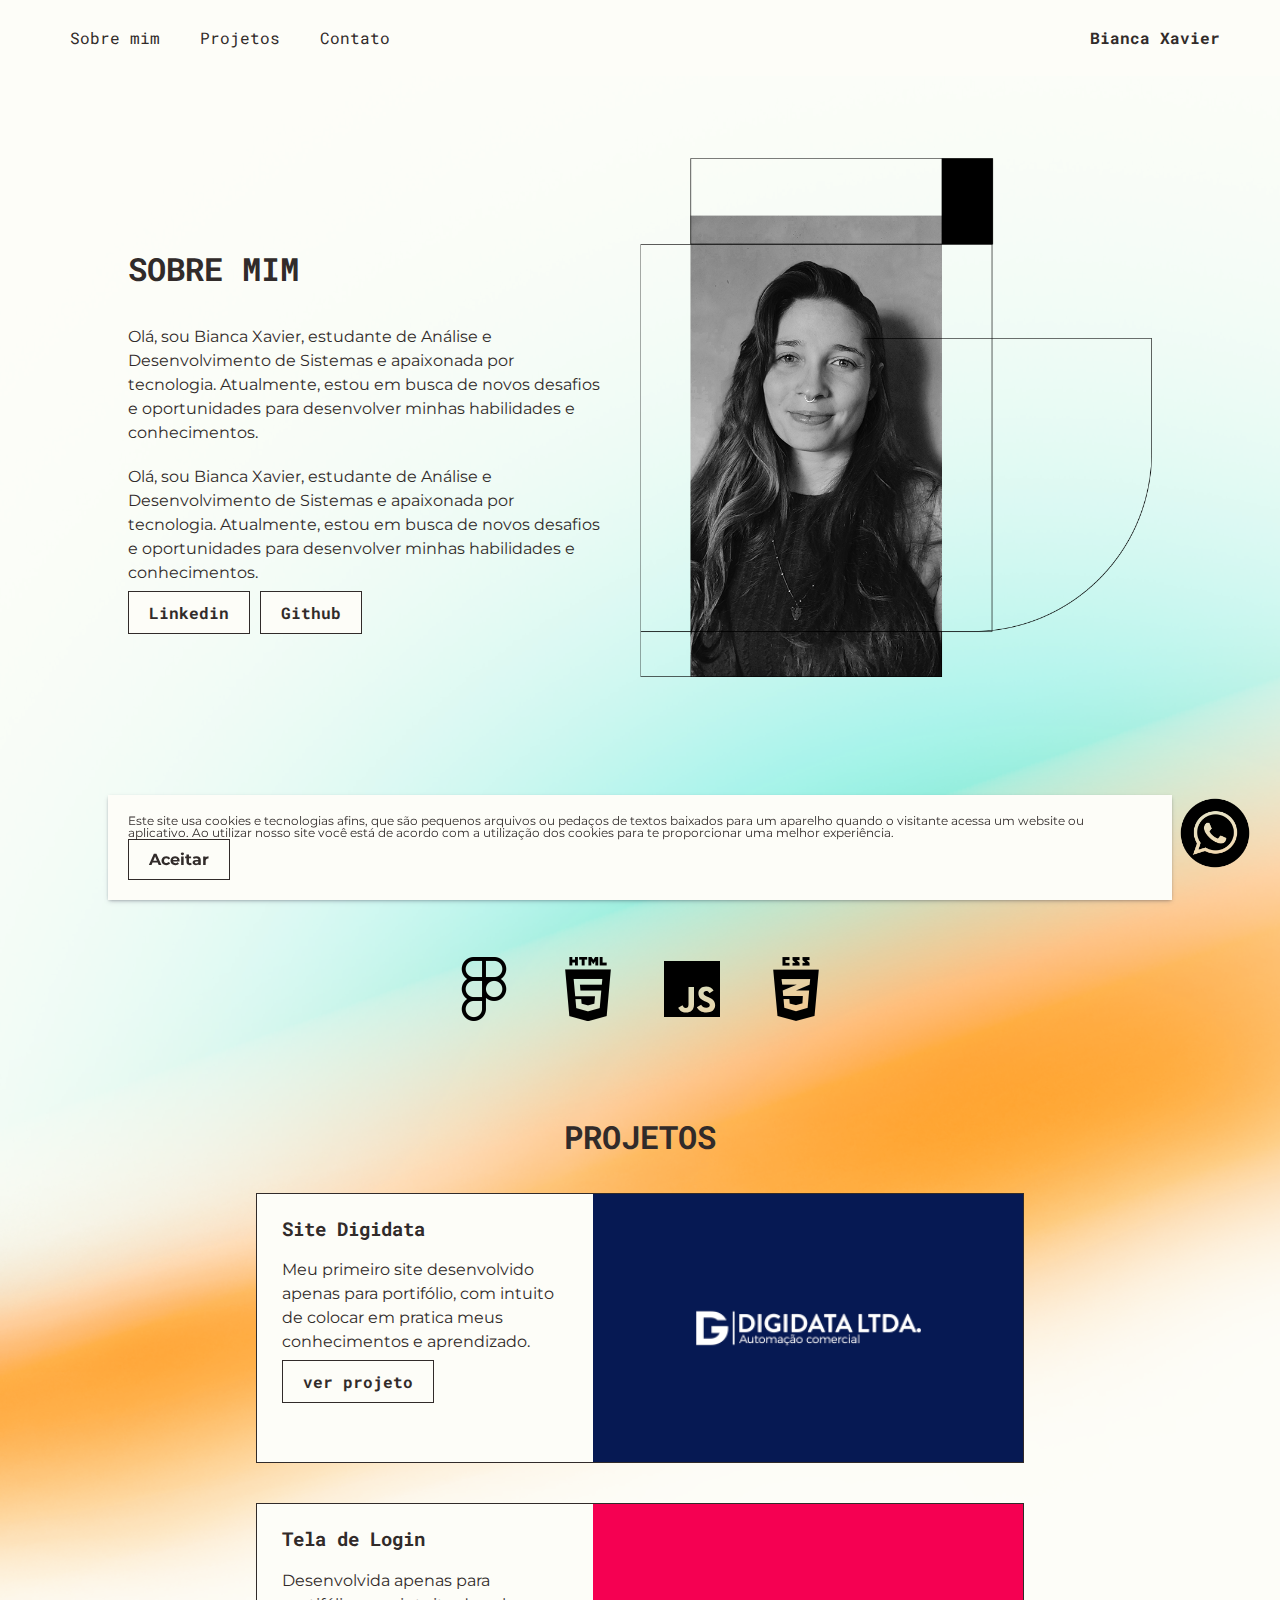
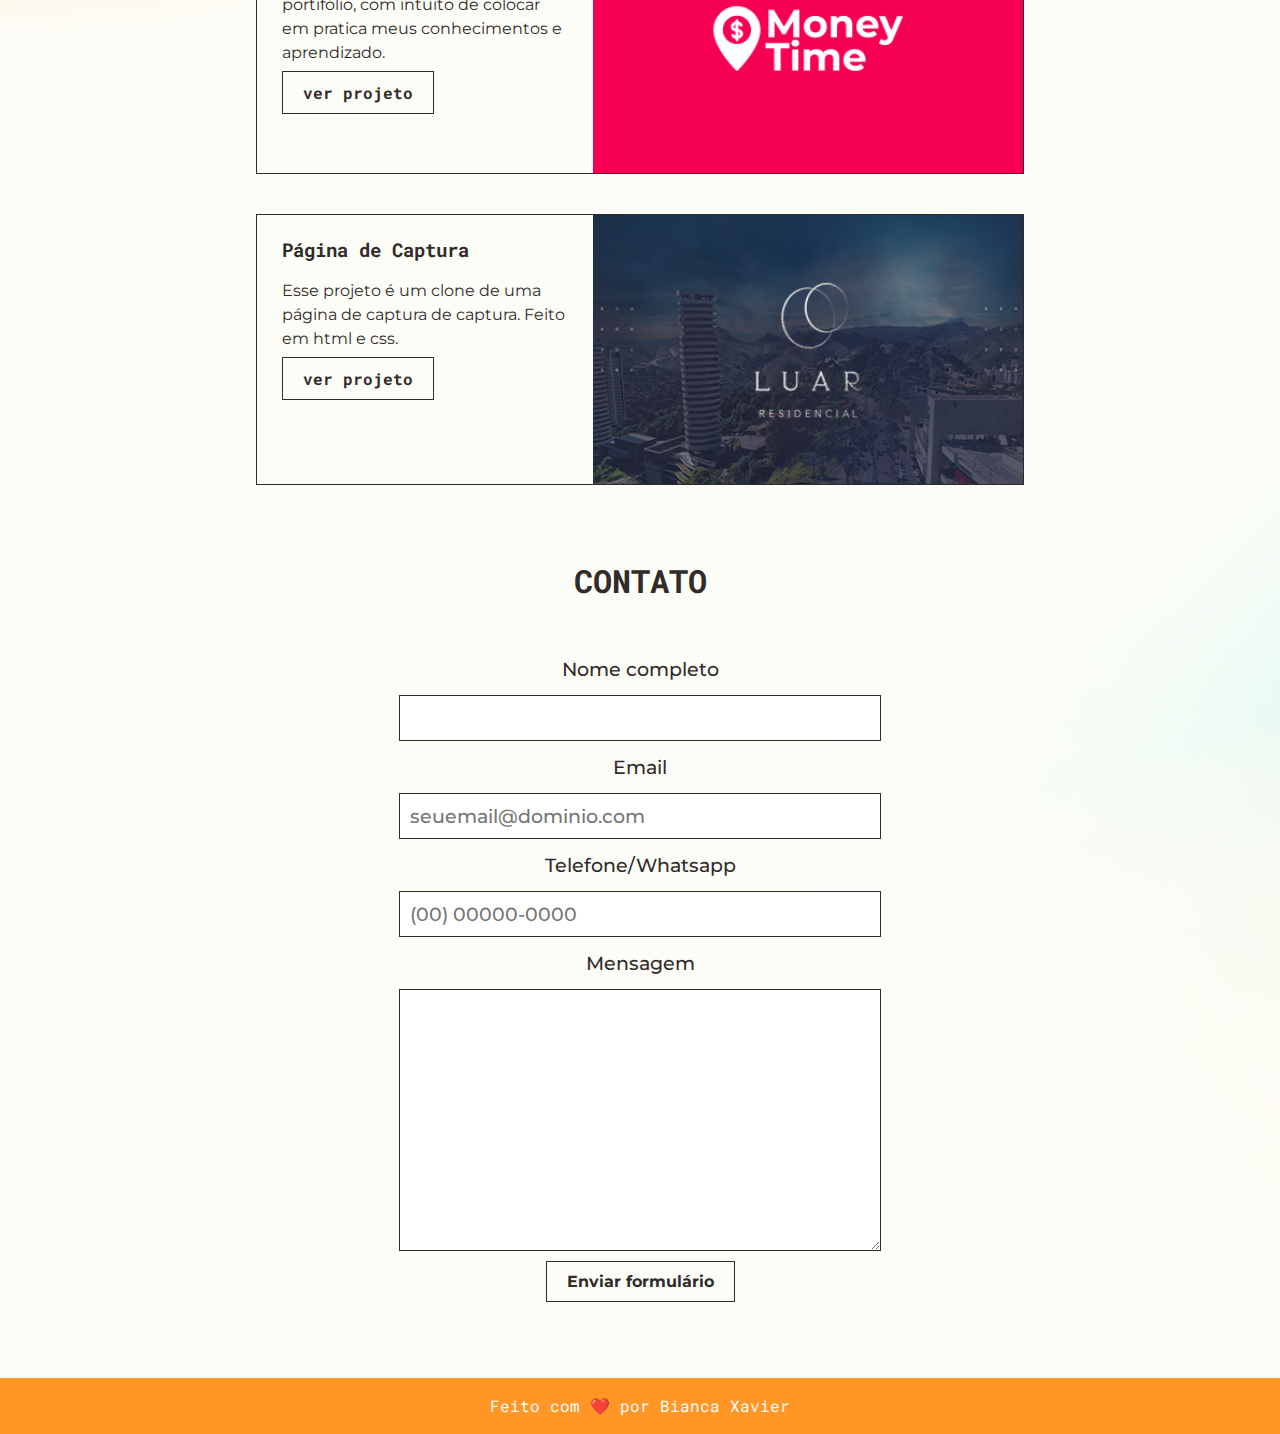
==== index.html @ dea8bc3b "Update index.html" ====
<!DOCTYPE html>
<html lang="pt-br">
<head>
    <meta charset="UTF-8">
    <meta name="viewport" content="width=device-width, initial-scale=1.0">
    <link rel="stylesheet" href="reset.css">
    <link rel="stylesheet" href="styles.css">
    <link rel="icon" href="img/Icone.jpg">
    <title>Bianca Xavier | Portifólio</title>
</head>
<body class="body">
  <header class="cabecalho">
    <nav id="nav">
      <button aria-label="Abrir Menu" id="btn-mobile" aria-haspopup="true" aria-controls="menu" aria-expanded="false">
        <span id="hamburger"></span>
      </button >
      <ul id="menu" role="menu" >
        <li><a href="#home" class="menu__opcoes-item menu-item">Sobre mim</a></li>
        <li><a href="#projetos" class="menu__opcoes-item menu-item">Projetos</a></li>
        <li><a href="#contato" class="menu__opcoes-item menu-item">Contato</a></li>
      </ul>
    </nav>
    <div> 
      <h1 class="cabecalho-logo">Bianca Xavier</h1>
    </div>
  </header>
  <main>
    <section class="home" id="home">
      <div class="home-conteudo">
        <h2 class="home-titulo">Sobre mim</h2>
        <p class="home-texto">Olá, sou Bianca Xavier, estudante de Análise e Desenvolvimento de Sistemas e apaixonada por tecnologia. Atualmente, estou em busca de novos desafios e oportunidades para desenvolver minhas habilidades e conhecimentos.</p>
        <p class="home-texto">Olá, sou Bianca Xavier, estudante de Análise e Desenvolvimento de Sistemas e apaixonada por tecnologia. Atualmente, estou em busca de novos desafios e oportunidades para desenvolver minhas habilidades e conhecimentos.</p>
        <div class="home-conjunto-botao">
          <a href="https://www.linkedin.com/in/biancax/" class="home-botao">Linkedin</a>
          <a href="https://https://github.com/BiancaXP" class="home-botao">Github</a>
          <div class="whatsapp">
            <a href="https://api.whatsapp.com/send?phone=5531993925255&text=Ol%C3%A1%2C%20gostaria%20de%20falar%20com%20voc%C3%AA" target="_blank" class="whatsapp-botao">
              <img src="img/whatsapp.png" alt="Whatsapp" class="Whatsapp-imagem">
            </a>
          </div>
        </div>
      </div>
      <img src="img/Foto_Home.png" alt="Foto de Bianca" class="home-foto">
    </section>
    <section class="habilidades">
      <h1 class="habilidades-titulo">Habilidades</h1>
      <div class="habilidades-icones">
        <img class="habilidades-tec" src="./img/logo figma.png" alt="">
        <img class="habilidades-tec" src="./img/logo html.png" alt="">
        <img class="habilidades-tec" src="./img/logo javascript.svg" alt="">
        <img class="habilidades-tec" src="./img/logo css.webp" alt="">
      </div>
    </section>
    <section class="projetos" id="projetos">
      <h1 class="projetos-titulo">Projetos</h1>
      <div class="projetos-container" id="produto">
        <div class="projetos-card">
          <div class="projeto-conteudo">
            <h3 class="projetos-card-titulo">Site Digidata</h3>
            <p class="projetos-card-descricao">Meu primeiro site desenvolvido apenas para portifólio, com intuito de colocar em pratica meus conhecimentos e aprendizado.</p>
            <a href="https://biancaxp.github.io/Site-Digidata/" class="projetos-card-botao">ver projeto</a>
          </div>
          <img src="img/card-digidata.png" alt="Imagem do logo Digidata" class="projetos-card-imagem">
        </div>
        <div class="projetos-card">
          <div class="projeto-conteudo">
            <h3 class="projetos-card-titulo">Tela de Login</h3>
            <p class="projetos-card-descricao">Desenvolvida apenas para portifólio, com intuito de colocar em pratica meus conhecimentos e aprendizado.</p>
            <a href="https://biancaxp.github.io/Tela-login-Money-Time/" class="projetos-card-botao">ver projeto</a>
          </div>
          <img src="img/card-money.png" alt="Imagem do logo Money Time" class="projetos-card-imagem">
        </div>
        <div class="projetos-card">
          <div class="projeto-conteudo">
            <h3 class="projetos-card-titulo">Página de Captura</h3>
            <p class="projetos-card-descricao">Esse projeto é um clone de uma página de captura de captura. Feito em html e css. </p>
            <a href="https://biancaxp.github.io/PaginaCaptura_Luar/" class="projetos-card-botao">ver projeto</a>
          </div>
          <img src="img/card-luar.png" alt="Imagem do logo Luar" class="projetos-card-imagem">
        </div>
    <section class="contato" id="contato">
      <h1 class="contato-titulo">Contato</h1>
      <form action="https://api.staticforms.xyz/submit" method="post" class="contato-form">
        <label for="nomesobrenome" class="contato-label">Nome completo</label>
        <input type="text" id="nomesobrenome" name="name" class="contato-input" required>
    
        <label for="email" class="contato-label">Email</label>
        <input type="email" id="email" name="email" class="contato-input" required placeholder="seuemail@dominio.com">
    
        <label for="telefone" class="contato_label">Telefone/Whatsapp</label>
        <input type="tel" id="telefone" name="phone" class="contato-input" required placeholder="(00) 00000-0000">
    
        <label for="mensagem" class="contato-label">Mensagem</label>
        <textarea cols="70" rows="10" id="mensagem" name="message" class="contato-input" required></textarea>
    
        <input type="submit" value="Enviar formulário" class="contato-botao">
    
        <input type="hidden" name="accessKey" value="7c0cddd1-eac4-46d8-8cb7-fb3af6f575fa">
        <input type="hidden" name="redirectTo" value="https://github.com/BiancaXP/Portifolio/blob/7024b33e015a6e354be8d65558c6e04f25d1aa28/styles.css">
    </form>
    </section>
    <section class="cookies-msg" id="cookies-msg">
      <P class="cookies-texto">Este site usa cookies e tecnologias afins, que são pequenos arquivos ou pedaços de textos baixados para um aparelho quando o visitante acessa um website ou aplicativo. Ao utilizar nosso site você está de acordo com a utilização dos cookies para te proporcionar uma melhor experiência.</P>
      <div>
        <button onclick="aceito()" class="cookies-botao">Aceitar</button>
      </div>
    </section>
  </main>
  <footer class="rodape">
    <p class="rodape-texto">Feito com ❤️ por Bianca Xavier</p>
  </footer>

  <script src="script.js"></script>  
  <script src="cookies.js"></script>    
</body>
</html>
---- styles.css ----
@import url('https://fonts.googleapis.com/css2?family=Montserrat:ital,wght@0,100..900;1,100..900&family=Roboto+Mono:ital,wght@0,100..700;1,100..700&display=swap');

:root {
    font-family: "Montserrat", sans-serif;
    font-family: "Roboto Mono", monospace;
    --cor-principal: #312b2a;
    --cor-secundaria: #a3f0e8;
    --cor-bg: #fdfdf8;
    --cor-apoio: #ff9625;
    --fonte-titulo: "Roboto Mono", monospace;
    --fonte-corpo: "Montserrat", sans-serif;
}
header {
    position: fixed;
    top: 0%;
    width: 100%;
    z-index: 1000;
}
.body {
    font-family: var(--fonte-titulo);
    background-color: var(--cor-bg);
    background-image: url('img/BG.png');
    background-repeat: no-repeat;
    background-size: cover;
}

.cabecalho {
    display: flex;
    justify-items: center;
    justify-content: space-between;
    font-weight: 400;
    background-color: var(--cor-bg);
    color: var(--cor-principal);
    font-size: 1rem;
    padding: 20px 50px;
    box-sizing: border-box;
}

#menu {
    display: flex;
}

#nav {
    display: flex;
    align-items: center;
    width: 60%;
}

.cabecalho__menu {
    display: none;
}

.menu-icon {
    display: none;
}

.cabecalho-logo  {
    font-family: var(--fonte-titulo);
    font-size: 1rem;
    font-weight: 700;
    padding: 10px;
}

.menu-item {
    padding: 20px;
    color: var(--cor-terciaria);
}

.menu-item:hover {
    color: var(--cor-apoio);
    text-decoration: underline;
    padding: 20px 10px;
}

.home {
    display: flex;
    align-items: center;
    box-sizing: border-box;
    width: 100%;
    padding: 10% ;
    margin-top: 30px;
}

.home-titulo, .habilidades-titulo, .projetos-titulo, .contato-titulo, .obrigado-titulo {
    font-family: var(--fonte-titulo);
    font-size: 2rem;
    font-weight: 700;
    color: var(--cor-principal);
    text-transform: uppercase;
    margin: 40px 0;
    display: block;
}

.home-texto, .projetos-card-descricao, .contato-form, .obrigado-texto {
    font-family: var(--fonte-corpo);
    font-size: 1rem;
    font-weight: 400;
    color: var(--cor-principal);
    line-height: 1.5;
  
    margin-bottom: 20px;
}

.home-foto {
  width: 50%;
  margin-left: 40px;
}

.home-botao, .projetos-card-botao, .contato-botao, .obrigado-botao, .cookies-botao {
  font-size: 1rem;
  font-weight: 700;
  color: var(--cor-principal);
  border: #312b2a solid 1px;
  background-color: var(--cor-bg);
  padding: 10px 20px;
  cursor: pointer;
}

.home-botao:hover, .projetos-card-botao:hover, .contato-botao:hover, .obrigado-botao:hover, .cookies-botao:hover {
  background-color: var(--cor-principal);
  color: var(--cor-bg);
  transition: 1s;
}


.whatsapp-botao {
  position: fixed;
  bottom: 30px;
  right: 30px;
  width: 70px;
  z-index: 9999;
}

.habilidades, .projetos {
    display: flex;
    flex-direction: column;
    align-items: center;
    width: 100%;
    box-sizing: border-box;
}

.habilidades-icones {
    display: flex;
    justify-content: center;
    align-items: center;
    width: 100%;
    margin-top: 20px;
    margin-bottom: 40px;
}

.habilidades-tec {
  width: 5%;
  padding: 20px;
}

.projetos-container {
    display: flex;
    flex-direction: column;
    align-items: center;
    flex-wrap: wrap;
    justify-content: space-between;
    width: 60%;
}

.projetos-card{
  display: flex;
  background-color: var(--cor-bg);
  border: #312b2a solid 1px;
  margin-bottom: 40px;
}

.projetos-card-titulo{
  font-family: var(--fonte-titulo);
  font-size: 1.2rem;
  font-weight: 700;
  color: var(--cor-principal);
  margin-bottom: 20px;
}

.projeto-conteudo {
  width: 73%;
  padding: 25px;
  box-sizing: border-box;
}

.projetos-card-imagem {
  width: 100%;
  object-fit: cover;
}

.contato {
  display: flex;
  flex-direction: column;
  align-items: center;
  width: 100%;
  box-sizing: border-box;
}
.contato-form {
  display: flex;
  flex-direction: column;
  align-items: center;
  font-size: 1.2rem;
  font-weight: 500;
  line-height: 2rem;
  padding: 1rem 0;
  color: var(--cor-principal);
  text-align: start;
}

.contato-input {
  width: 60%;
  padding: 10px;
  margin: 10px;
  border: #312b2a solid 1px;
}

.rodape {
  display: flex;
  flex-direction: column;
  justify-content: center;
  align-items: center;
  background-color: var(--cor-apoio);
  color: var(--cor-bg);
  font-size: 1rem;
  margin-top: 40px;
  padding: 20px;
}

.cookies-msg {
  display: flex;
  flex-direction: row;
  justify-content: center;
  align-items: center;
  font-family: var(--fonte-corpo);
  background-color: var(--cor-bg);
  color: var(--cor-principal);
  font-size: 12px;
  padding: 20px;
  position: fixed;
  bottom: 0;
  box-shadow: rgba(50, 50, 93, 0.25) 0px 2px 5px -1px, rgba(0, 0, 0, 0.3) 0px 1px 3px -1px;
  width: 80%;
  display: none;
}

.cookies-msg.mostrar {
  display: block;
}

.cookies-texto {
  margin-right: 30px; 
}

.obrigado {
  display: flex;
  flex-direction: column;
  align-items: center;
  text-align: center;
  padding: 80px 0;
  width: 100%;
}

.obrigado-texto {
  font-family: var(--fonte-corpo);
  font-size: 1rem;
  font-weight: 400;
  color: var(--cor-principal);
}

@media (max-width: 700px) {
  .cabecalho{
    padding: 10px ;
    background-color: var(--cor-apoio);
  }

  #menu {
    display: block;
    position: absolute;
    width: 100%;
    top: 50px;
    right: 0px;
    background: var(--cor-principal);
    transition: 0.6s;
    z-index: 1000;
    height: 0px;
    visibility: hidden;
    overflow-y: hidden;
    color: var(--cor-bg);
    padding: 20px 10px;
    margin: 0,5rem;
  }
  #nav.active #menu {
    height: calc(50vh - 70px);
    visibility: visible;
    overflow-y: auto;
  }

  .menu-item {
    display: block;
    font-weight: 300;
    padding: 10px;
    margin: 0 0 0 20px;
  }

  #btn-mobile {
    display: flex;
    padding: 0.5rem 0.5rem;
    font-size: 1rem;
    border: none;
    background: none;
    cursor: pointer;
    gap: 0.5rem;
  }
  #hamburger {
    border-top: 2px solid;
    width: 20px;
  }
  #hamburger::after,
  #hamburger::before {
    content: '';
    display: block;
    width: 20px;
    height: 2px;
    background: currentColor;
    margin-top: 5px;
    transition: 0.3s;
    position: relative;
  }
  #nav.active #hamburger {
    border-top-color: transparent;
  }
  #nav.active #hamburger::before {
    transform: rotate(135deg);
  }
  #nav.active #hamburger::after {
    transform: rotate(-135deg);
    top: -7px;
  }
}
@media (max-width: 600px) {

    .home {
      display: flex;
      justify-content: center;
      flex-direction: column-reverse;
      padding: 5%;
    }  

    .home-conteudo {
      display: flex;
      flex-direction: column;
      justify-items: center;
      align-items: center;
      }

    .home-foto {
      width: 400px;
      margin-bottom: 40px;
    }
    .home-texto {
      width: 100%;
      padding: 0 12px;
      margin-bottom: 40px;
      box-sizing: border-box;
      }
    
    .home-conjunto-botao {
      display: flex;
      width: 100%;
    }

    .home-botao {
      align-self: start;
      text-align: center;
      margin: 10px;
      width: 70px;
    }

    .habilidades-tec {
      width: 15%;
      padding: 0 10px;
    }

    .whatsapp-botao {
      position: static;
      width: 50px;
      margin-left: 10px;
    }
    
    .projetos {
      margin-top: 40px;
    }

    .projetos-card, .contato-input  {
      width: 90%;
      box-sizing: border-box;
    }

    .projetos-card{
      display: flex;
      flex-direction: column;
      align-items: center;

    }

    .projeto-conteudo {
      text-align: center;
      width: 100%;
  
    }

    .projetos-card-botao {
      padding: 5px 10px;
    }

    .projetos-card-imagem {
      width: 100%;
    }
};
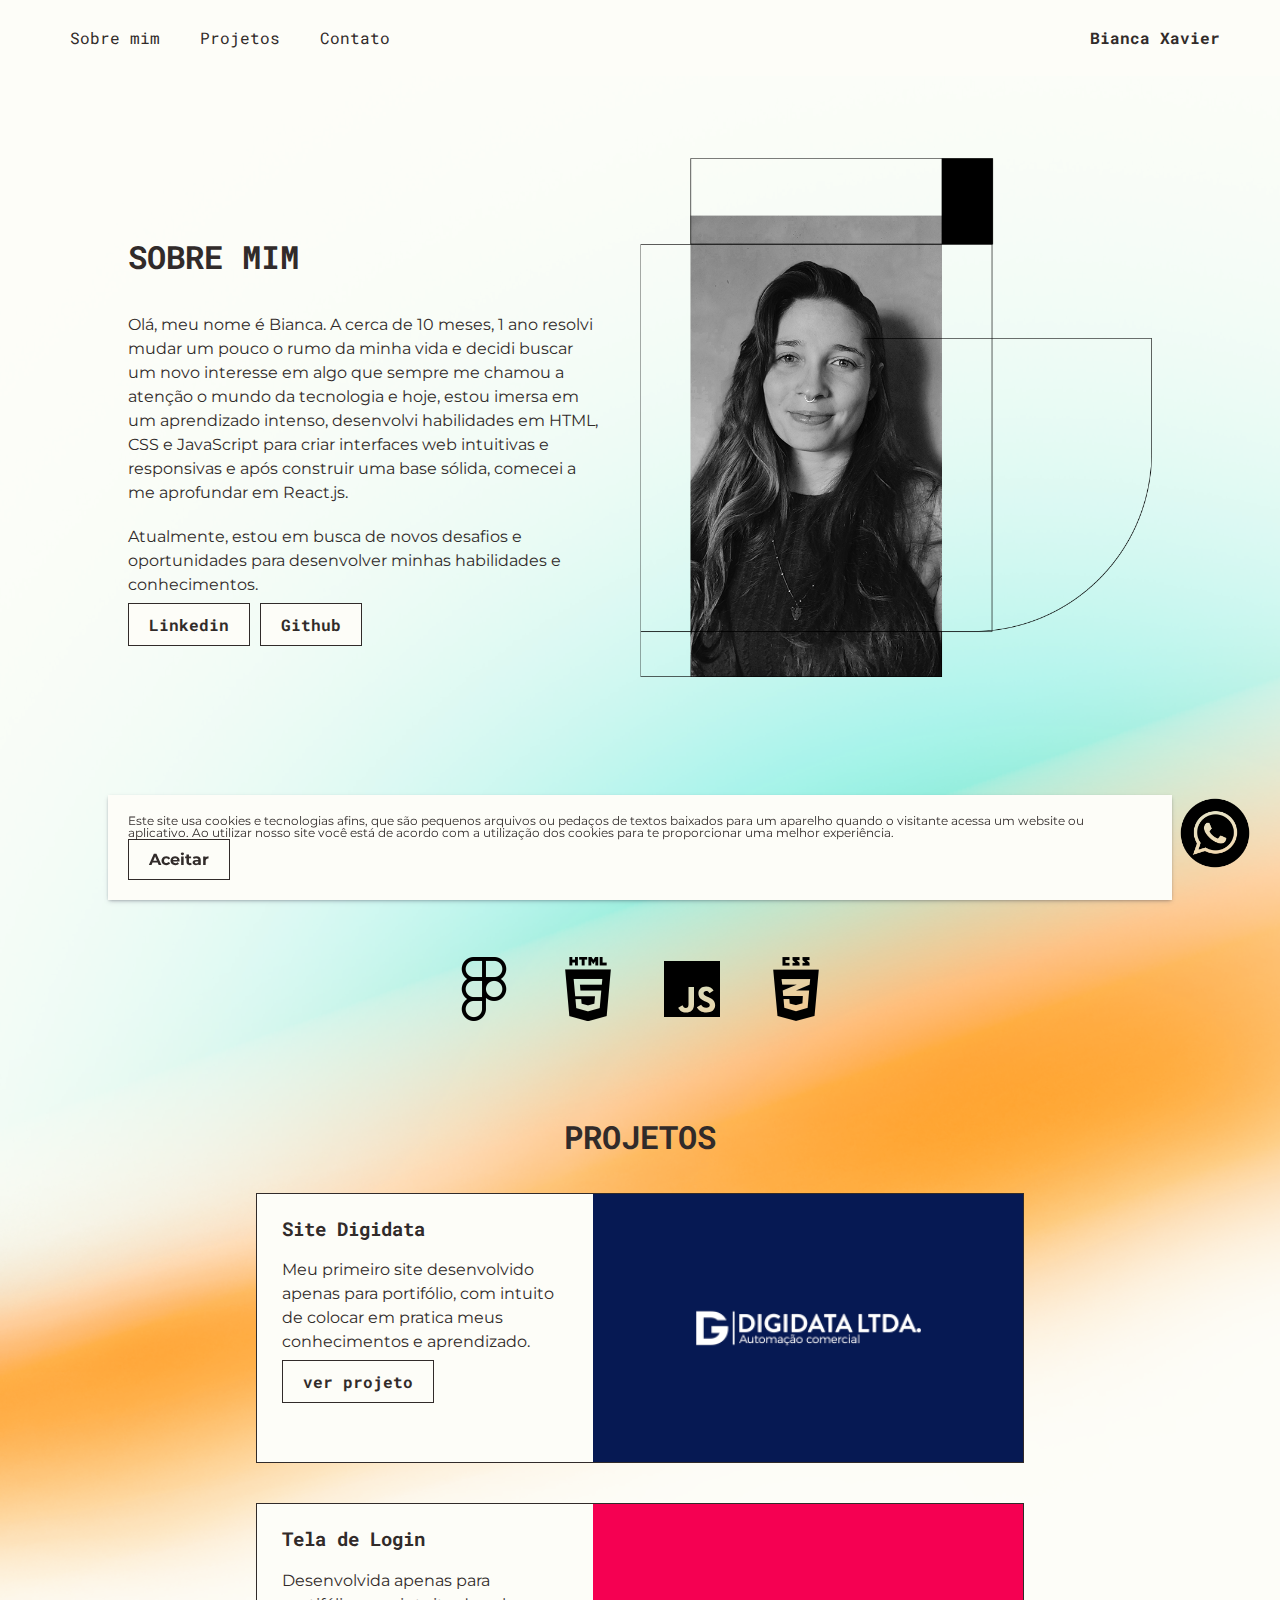
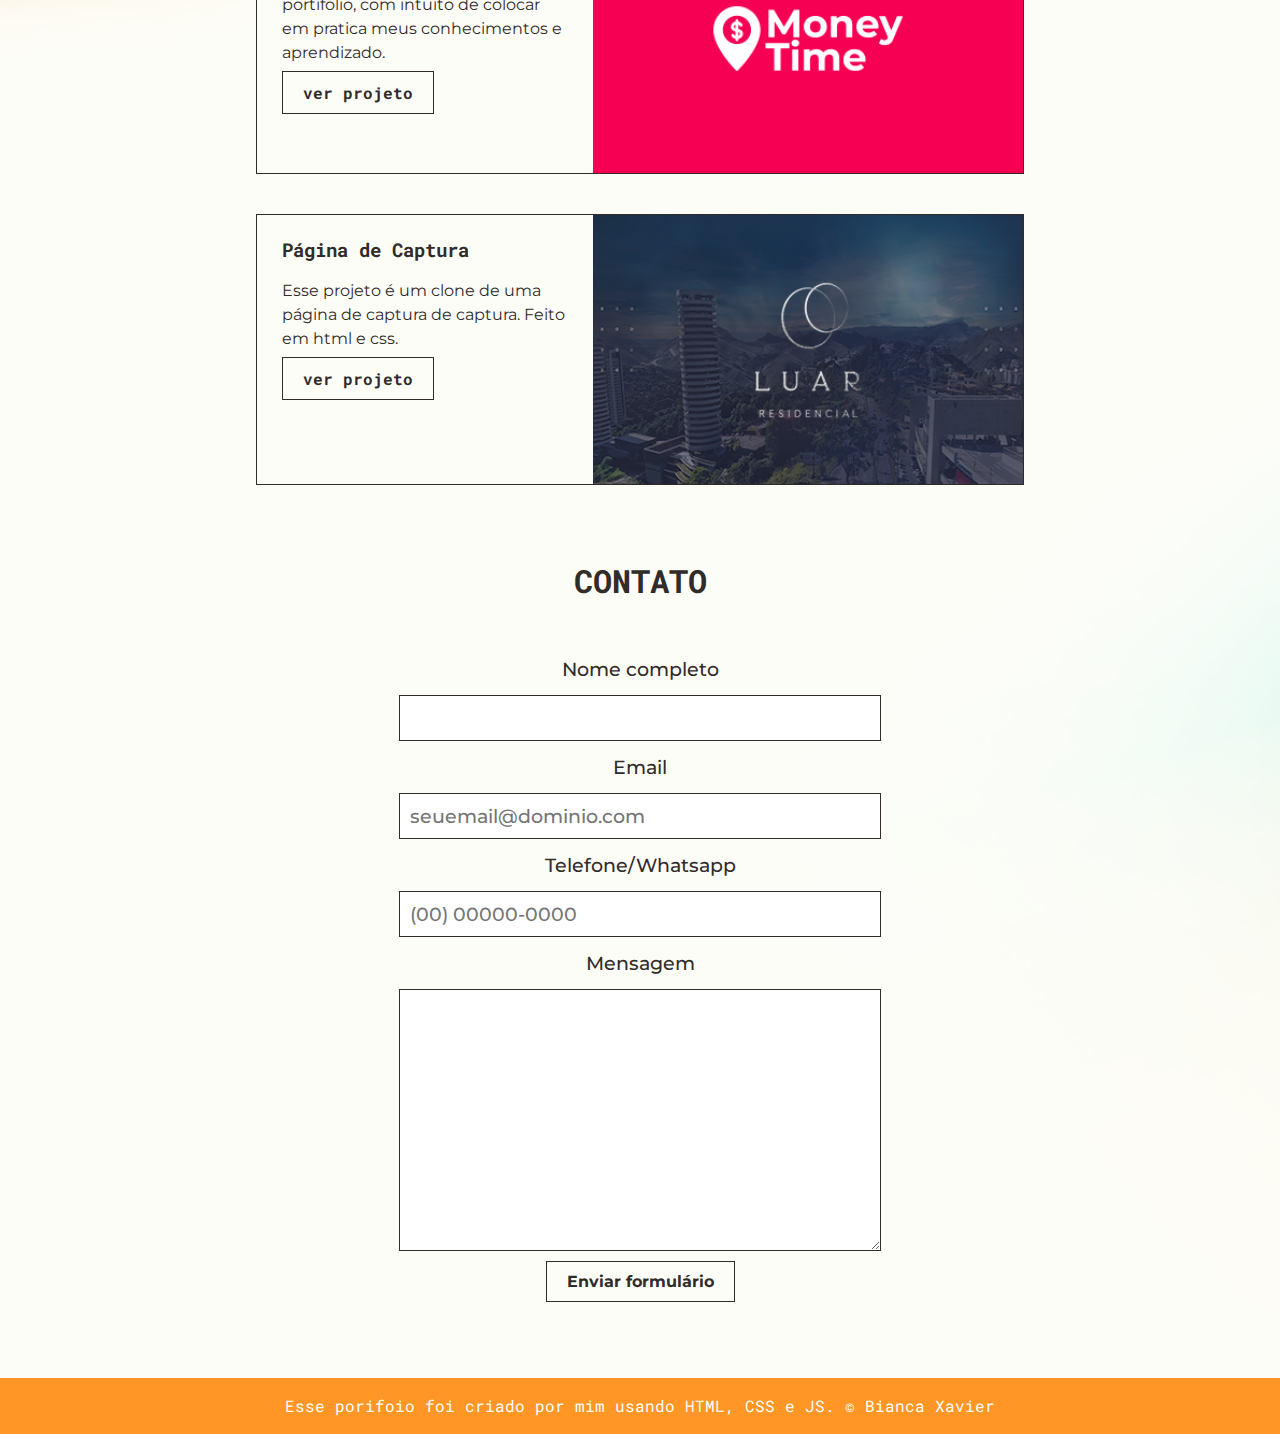
==== commit e4d3d121: "Update index.html" ====
--- a/index.html
+++ b/index.html
@@ -28,8 +28,8 @@
     <section class="home" id="home">
       <div class="home-conteudo">
         <h2 class="home-titulo">Sobre mim</h2>
-        <p class="home-texto">Olá, sou Bianca Xavier, estudante de Análise e Desenvolvimento de Sistemas e apaixonada por tecnologia. Atualmente, estou em busca de novos desafios e oportunidades para desenvolver minhas habilidades e conhecimentos.</p>
-        <p class="home-texto">Olá, sou Bianca Xavier, estudante de Análise e Desenvolvimento de Sistemas e apaixonada por tecnologia. Atualmente, estou em busca de novos desafios e oportunidades para desenvolver minhas habilidades e conhecimentos.</p>
+        <p class="home-texto">Olá, meu nome é Bianca. A cerca de 10 meses, 1 ano resolvi mudar um pouco o rumo da minha vida e decidi buscar um novo interesse em algo que sempre me chamou a atenção o mundo da tecnologia e hoje, estou imersa em um aprendizado intenso, desenvolvi habilidades em HTML, CSS e JavaScript para criar interfaces web intuitivas e responsivas e após construir uma base sólida, comecei a me aprofundar em React.js.</p>
+        <p class="home-texto">Atualmente, estou em busca de novos desafios e oportunidades para desenvolver minhas habilidades e conhecimentos.</p>
         <div class="home-conjunto-botao">
           <a href="https://www.linkedin.com/in/biancax/" class="home-botao">Linkedin</a>
           <a href="https://https://github.com/BiancaXP" class="home-botao">Github</a>
@@ -96,7 +96,7 @@
         <input type="submit" value="Enviar formulário" class="contato-botao">
     
         <input type="hidden" name="accessKey" value="7c0cddd1-eac4-46d8-8cb7-fb3af6f575fa">
-        <input type="hidden" name="redirectTo" value="https://github.com/BiancaXP/Portifolio/blob/7024b33e015a6e354be8d65558c6e04f25d1aa28/styles.css">
+        <input type="hidden" name="redirectTo" value="https://biancaxp.com.br/obrigado">
     </form>
     </section>
     <section class="cookies-msg" id="cookies-msg">
@@ -107,7 +107,7 @@
     </section>
   </main>
   <footer class="rodape">
-    <p class="rodape-texto">Feito com ❤️ por Bianca Xavier</p>
+    <p class="rodape-texto">Esse porifoio foi criado por mim usando HTML, CSS e JS. © Bianca Xavier</p>
   </footer>
 
   <script src="script.js"></script>  
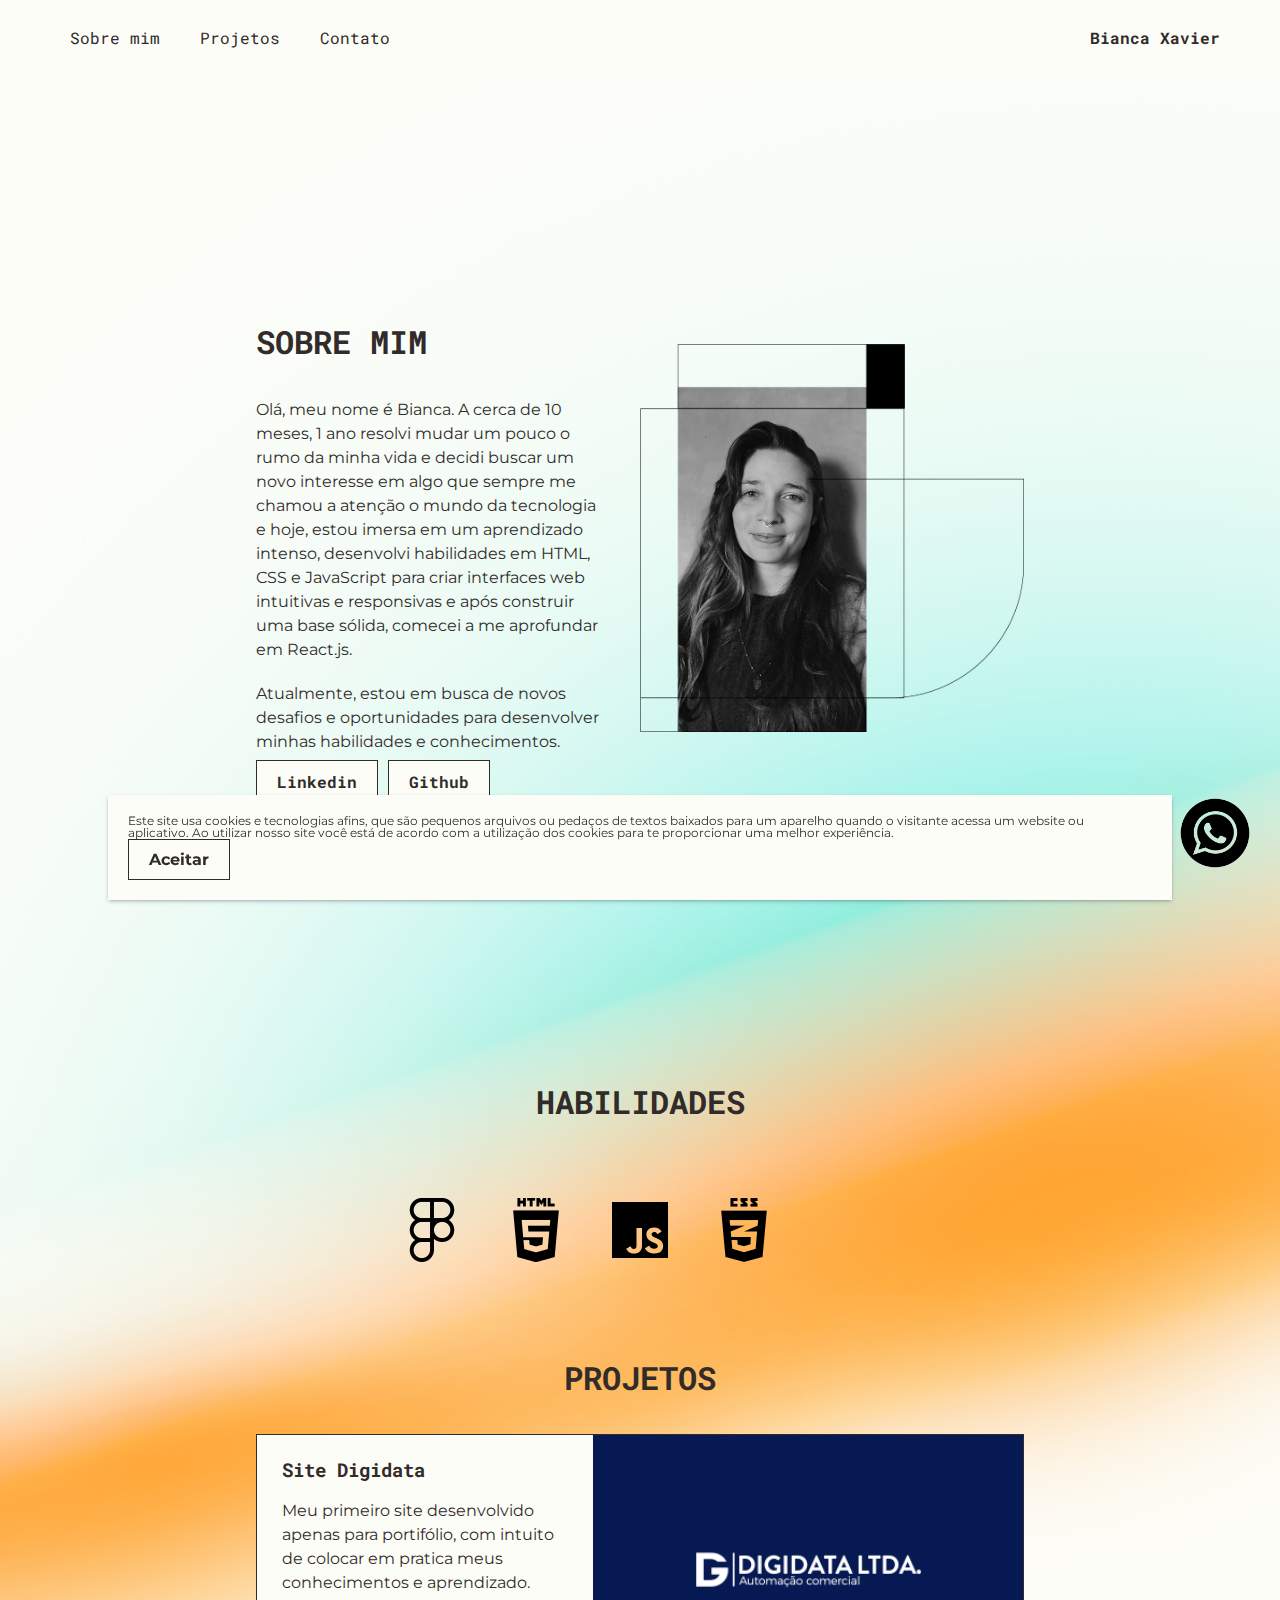
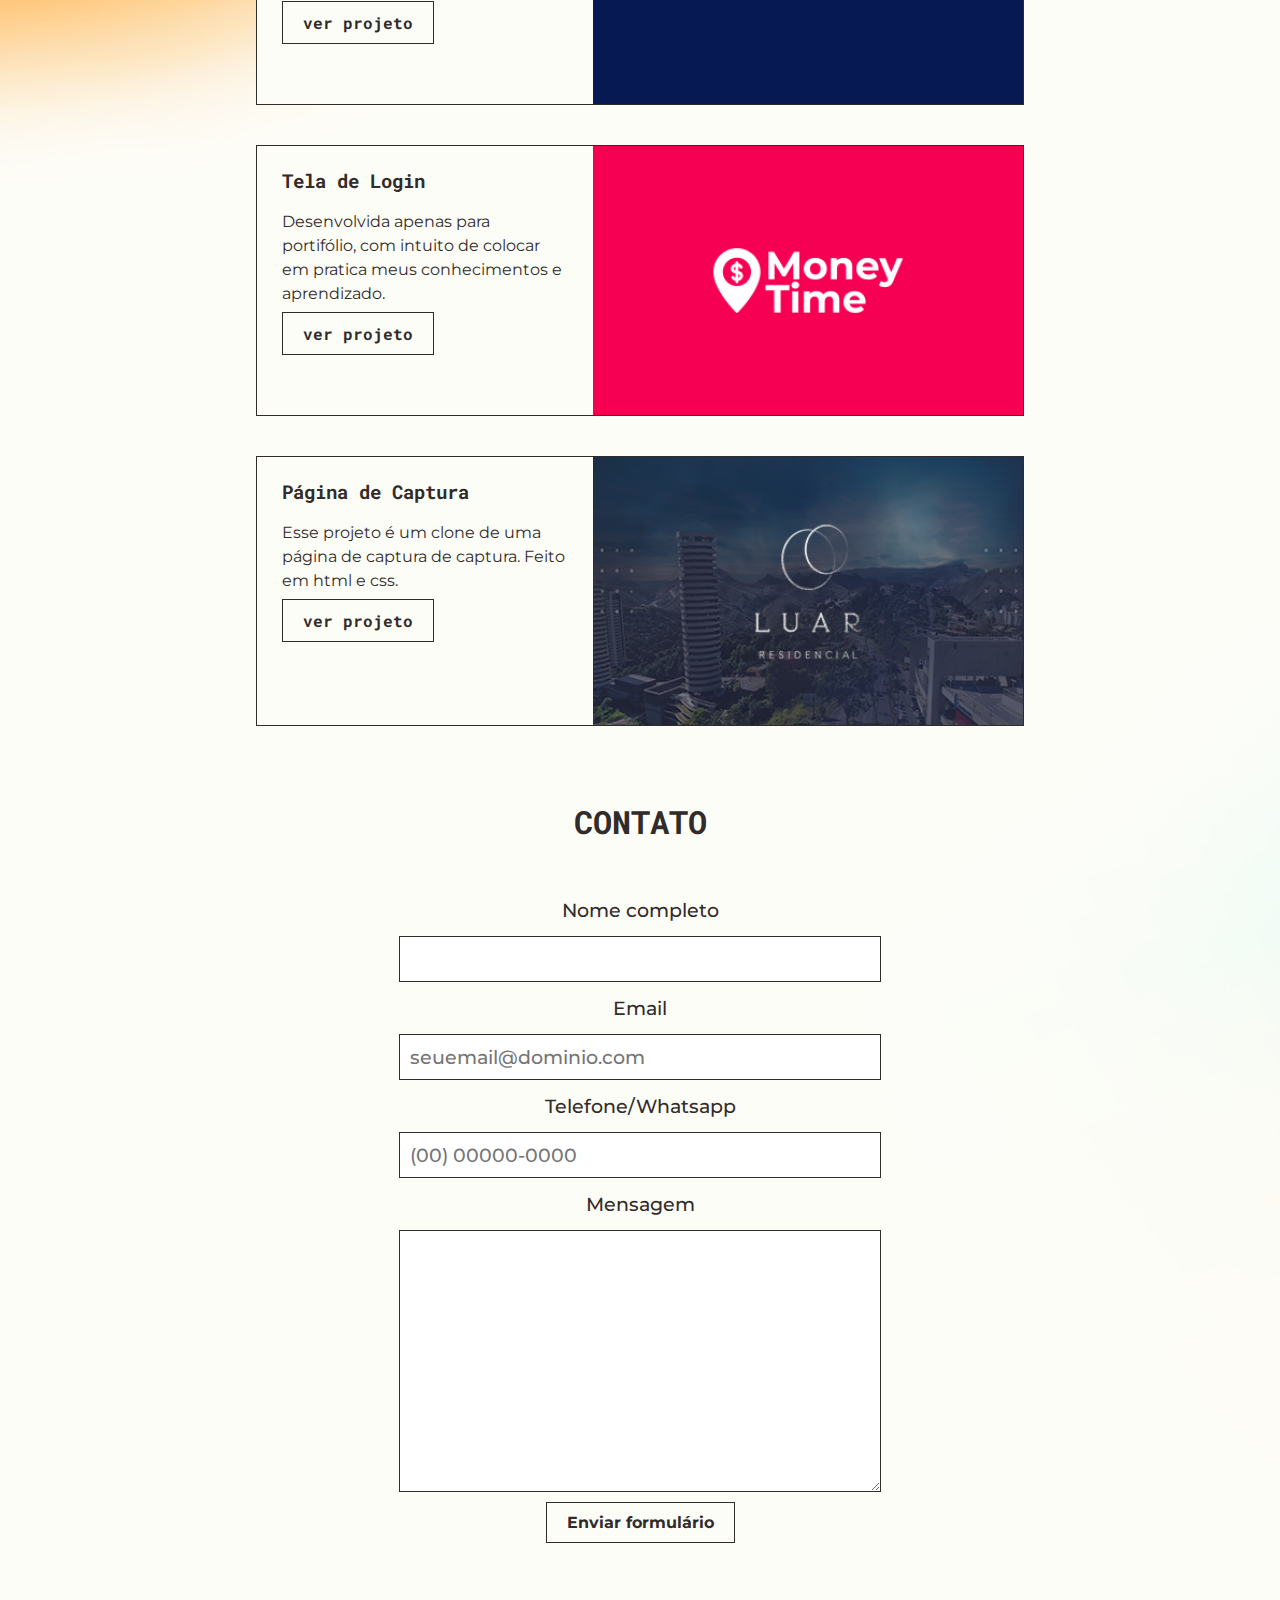
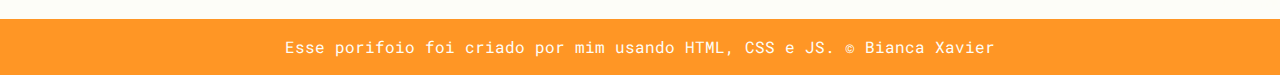
==== commit 82b31a81: "Update index.html" ====
--- a/index.html
+++ b/index.html
@@ -49,6 +49,7 @@
         <img class="habilidades-tec" src="./img/logo html.png" alt="">
         <img class="habilidades-tec" src="./img/logo javascript.svg" alt="">
         <img class="habilidades-tec" src="./img/logo css.webp" alt="">
+        <img class="habilidades-tec" src="./img/logotipo react" alt="">
       </div>
     </section>
     <section class="projetos" id="projetos">
--- a/styles.css
+++ b/styles.css
@@ -77,7 +77,7 @@
     align-items: center;
     box-sizing: border-box;
     width: 100%;
-    padding: 10% ;
+    padding: 20% ;
     margin-top: 30px;
 }
 
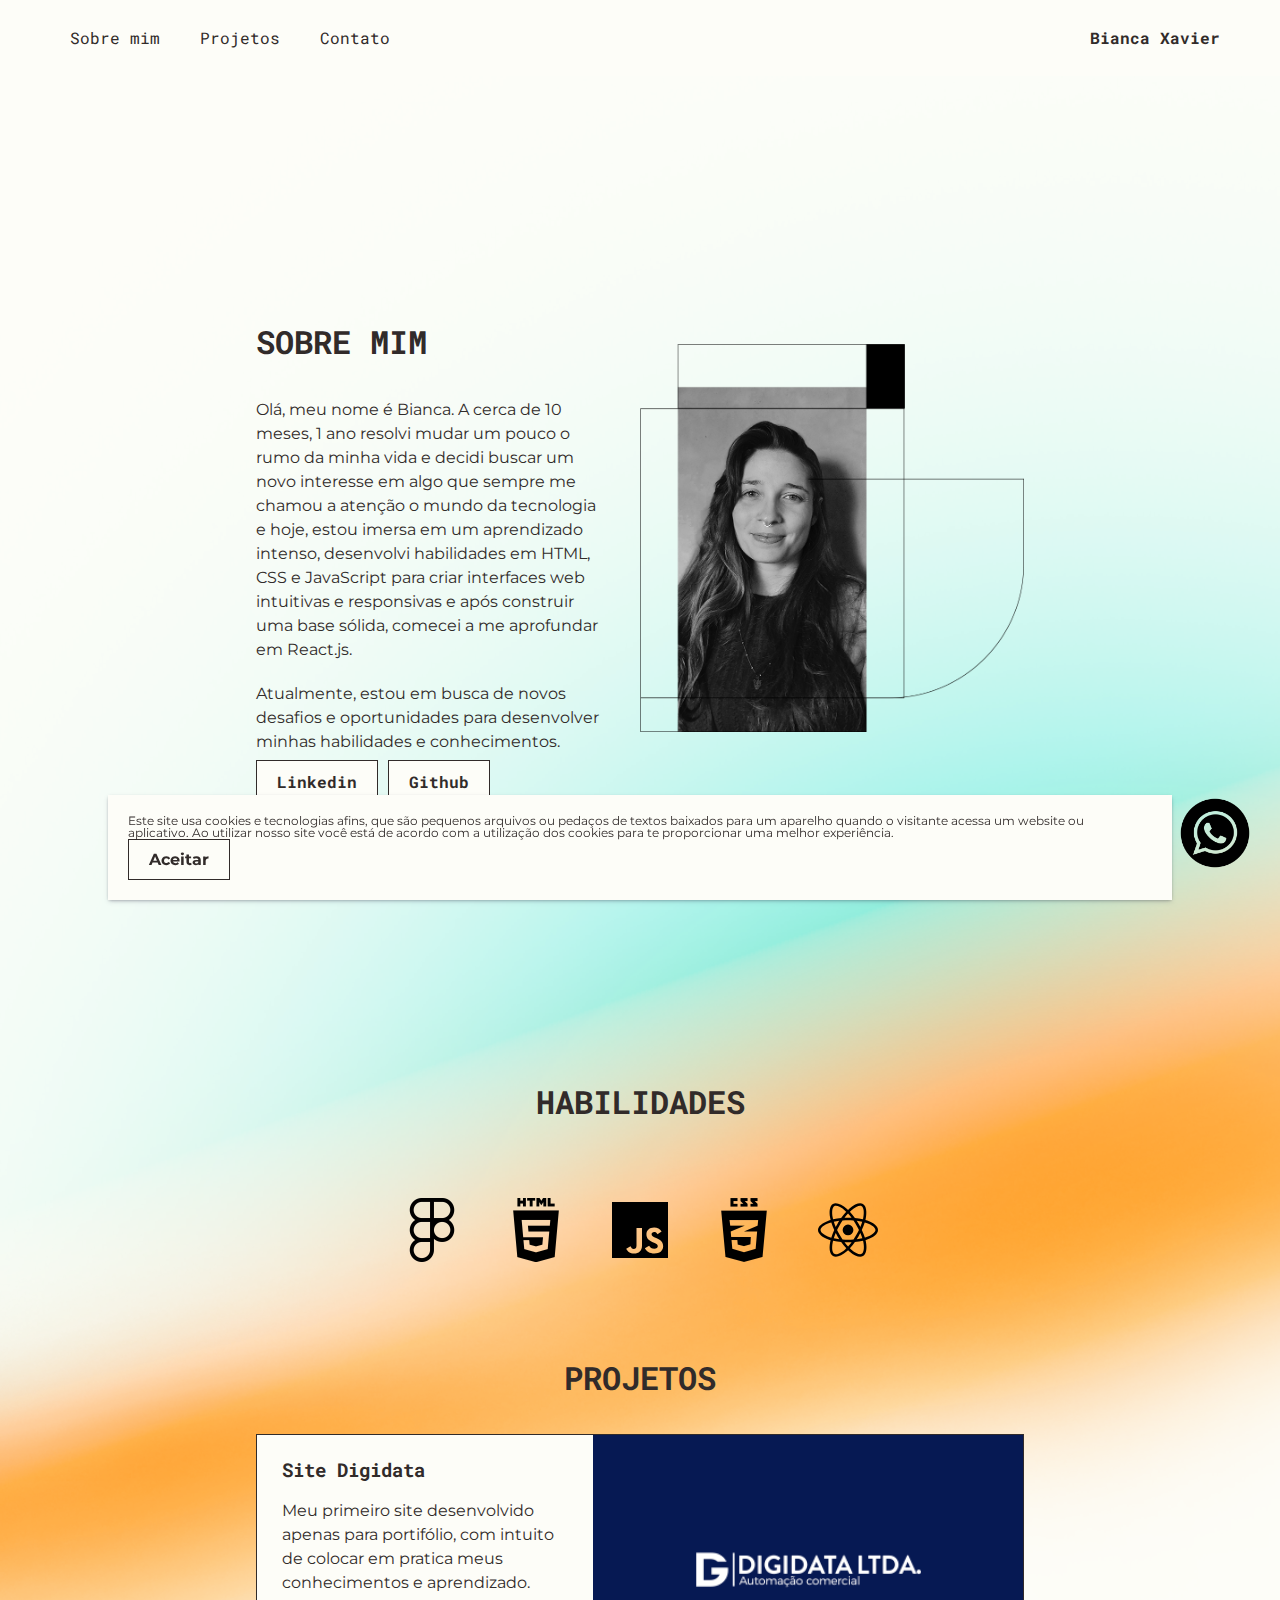
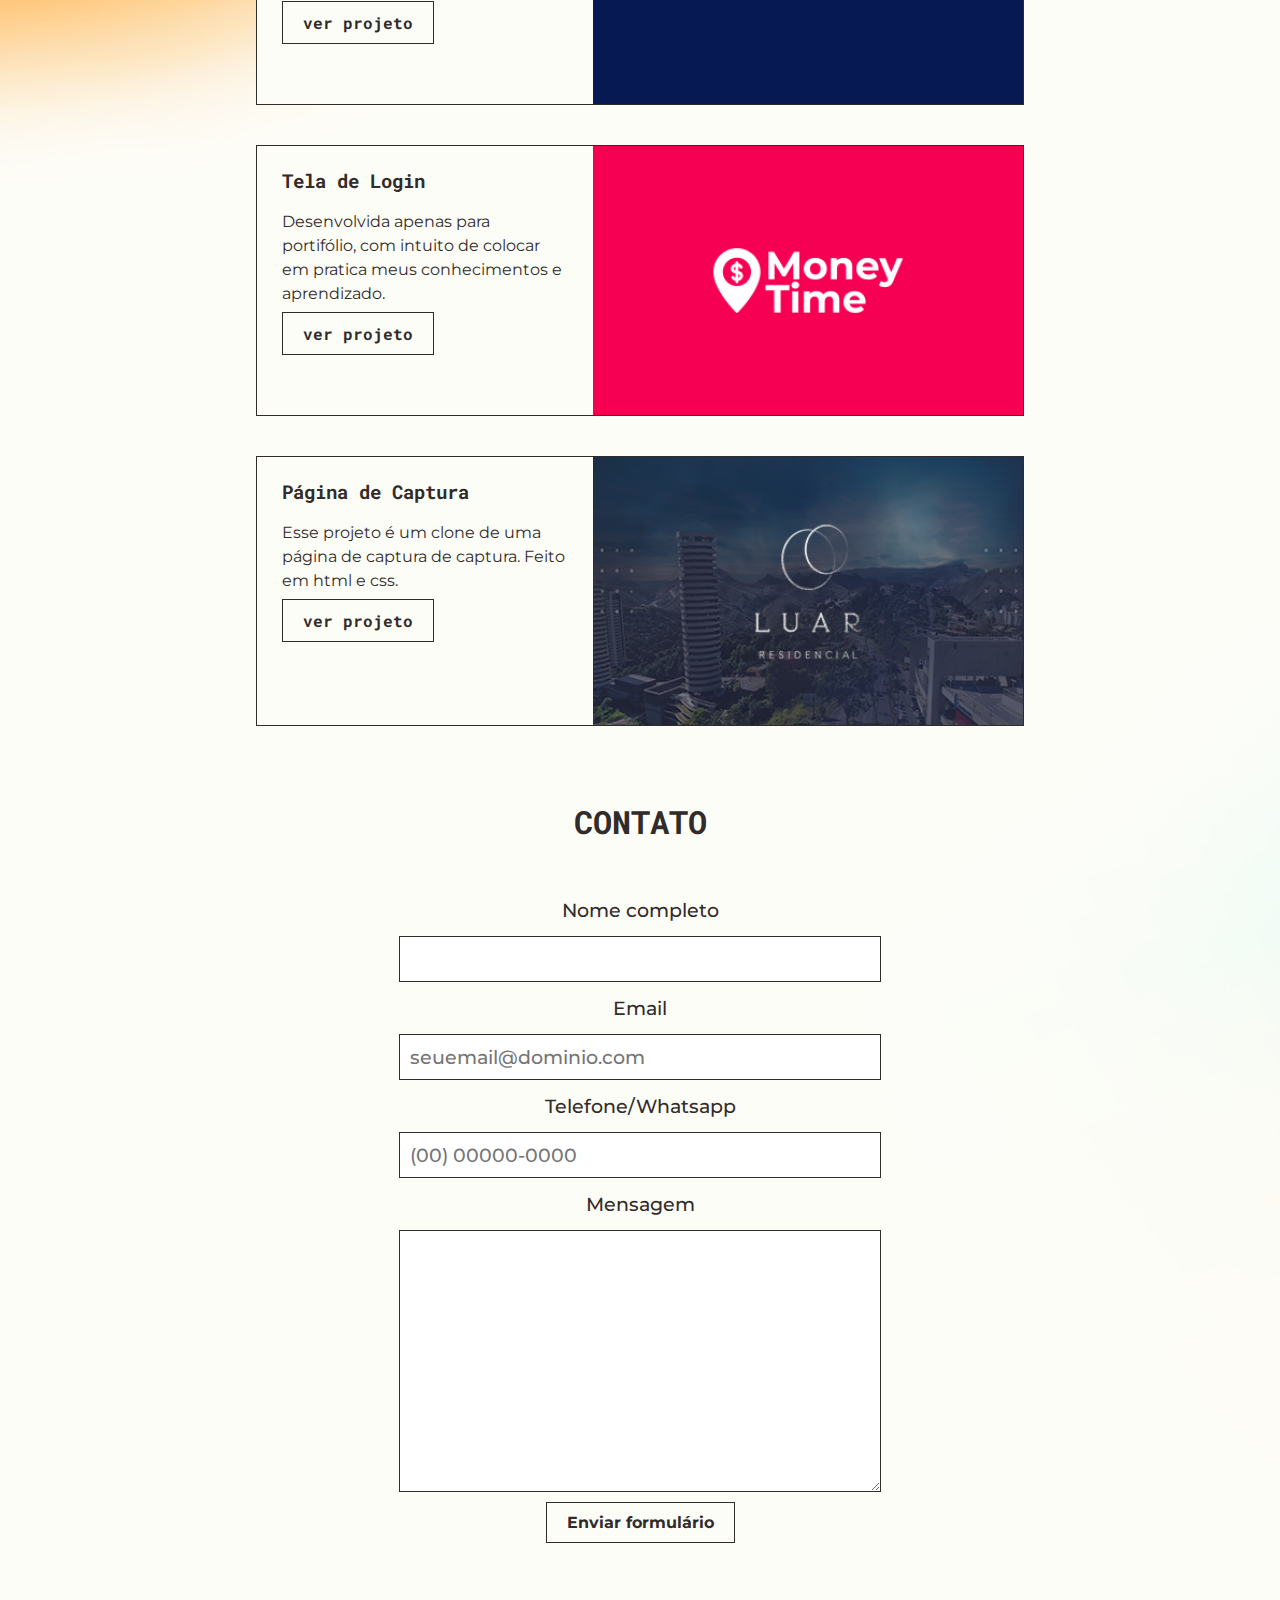
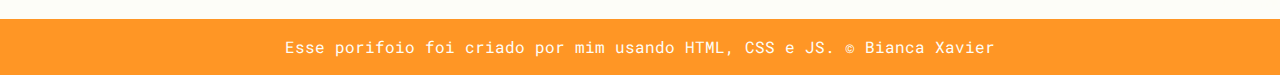
==== commit 108135eb: "Update index.html" ====
--- a/index.html
+++ b/index.html
@@ -45,11 +45,11 @@
     <section class="habilidades">
       <h1 class="habilidades-titulo">Habilidades</h1>
       <div class="habilidades-icones">
-        <img class="habilidades-tec" src="./img/logo figma.png" alt="">
-        <img class="habilidades-tec" src="./img/logo html.png" alt="">
-        <img class="habilidades-tec" src="./img/logo javascript.svg" alt="">
-        <img class="habilidades-tec" src="./img/logo css.webp" alt="">
-        <img class="habilidades-tec" src="./img/logotipo react" alt="">
+        <img class="habilidades-tec" src="./img/logo figma.png" alt="icone Figma">
+        <img class="habilidades-tec" src="./img/logo html.png" alt="icone HTML">
+        <img class="habilidades-tec" src="./img/logo javascript.svg" alt="icone JavaScript">
+        <img class="habilidades-tec" src="./img/logo css.webp" alt="icone CSS">
+        <img class="habilidades-tec" src="./img/logotipo react.svg" alt="icone React">
       </div>
     </section>
     <section class="projetos" id="projetos">
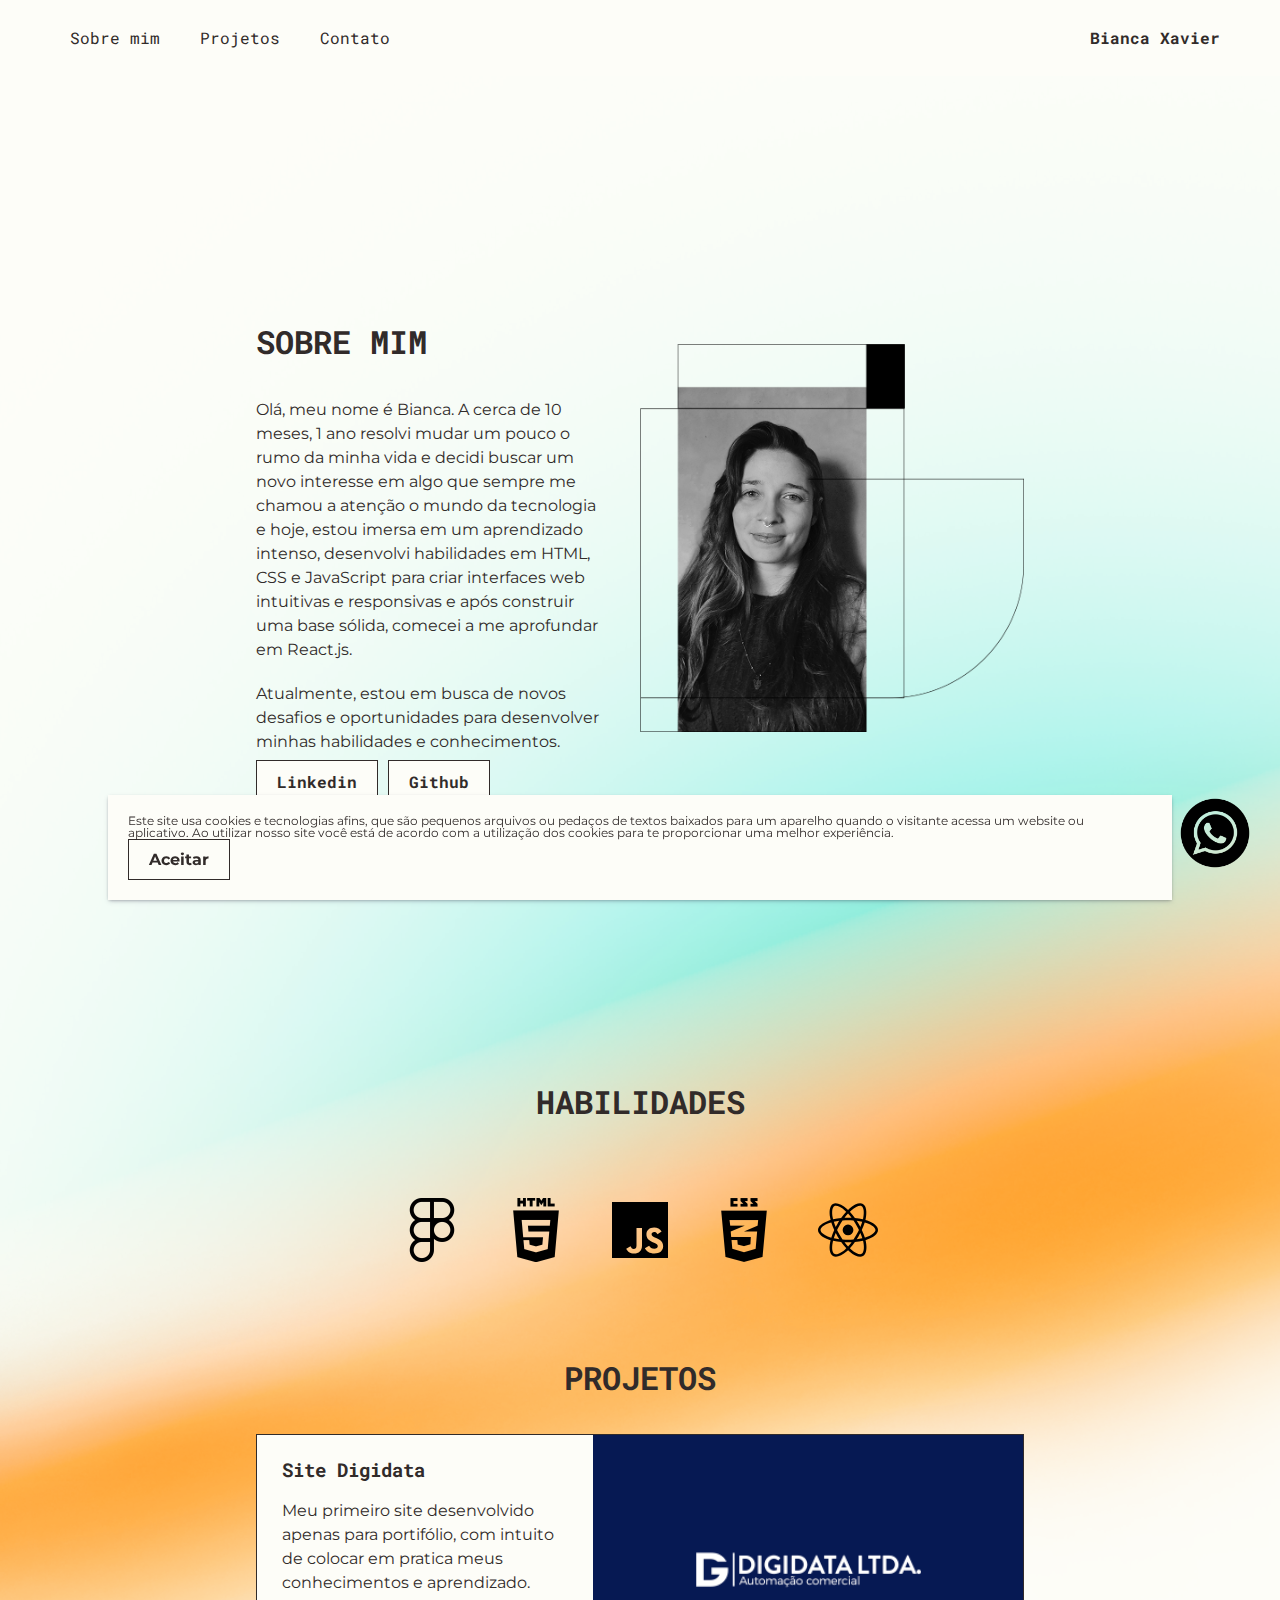
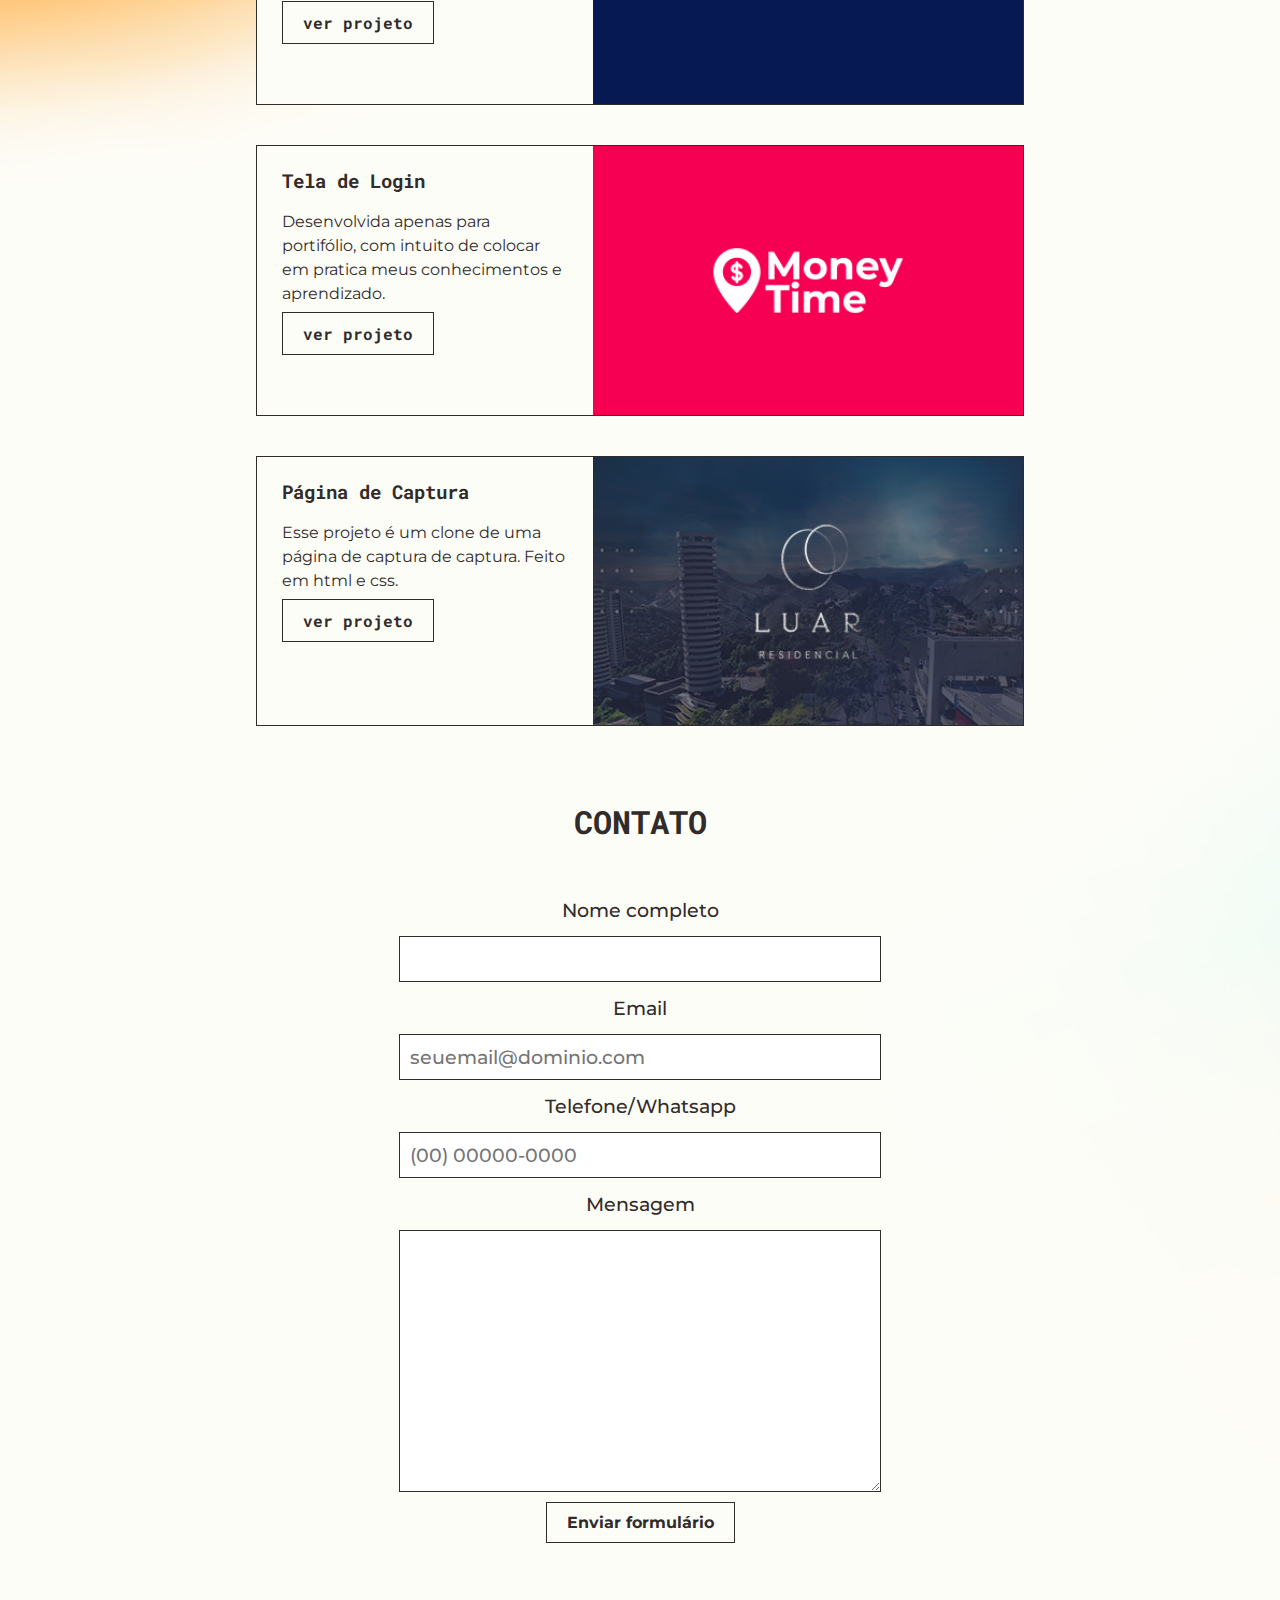
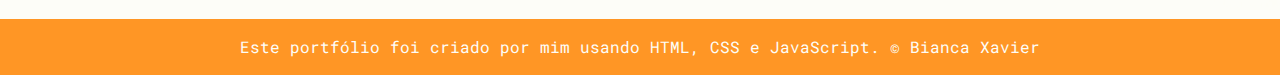
==== commit 7baa34c4: "Update index.html" ====
--- a/index.html
+++ b/index.html
@@ -108,7 +108,7 @@
     </section>
   </main>
   <footer class="rodape">
-    <p class="rodape-texto">Esse porifoio foi criado por mim usando HTML, CSS e JS. © Bianca Xavier</p>
+    <p class="rodape-texto">Este portfólio foi criado por mim usando HTML, CSS e JavaScript. © Bianca Xavier</p>
   </footer>
 
   <script src="script.js"></script>  
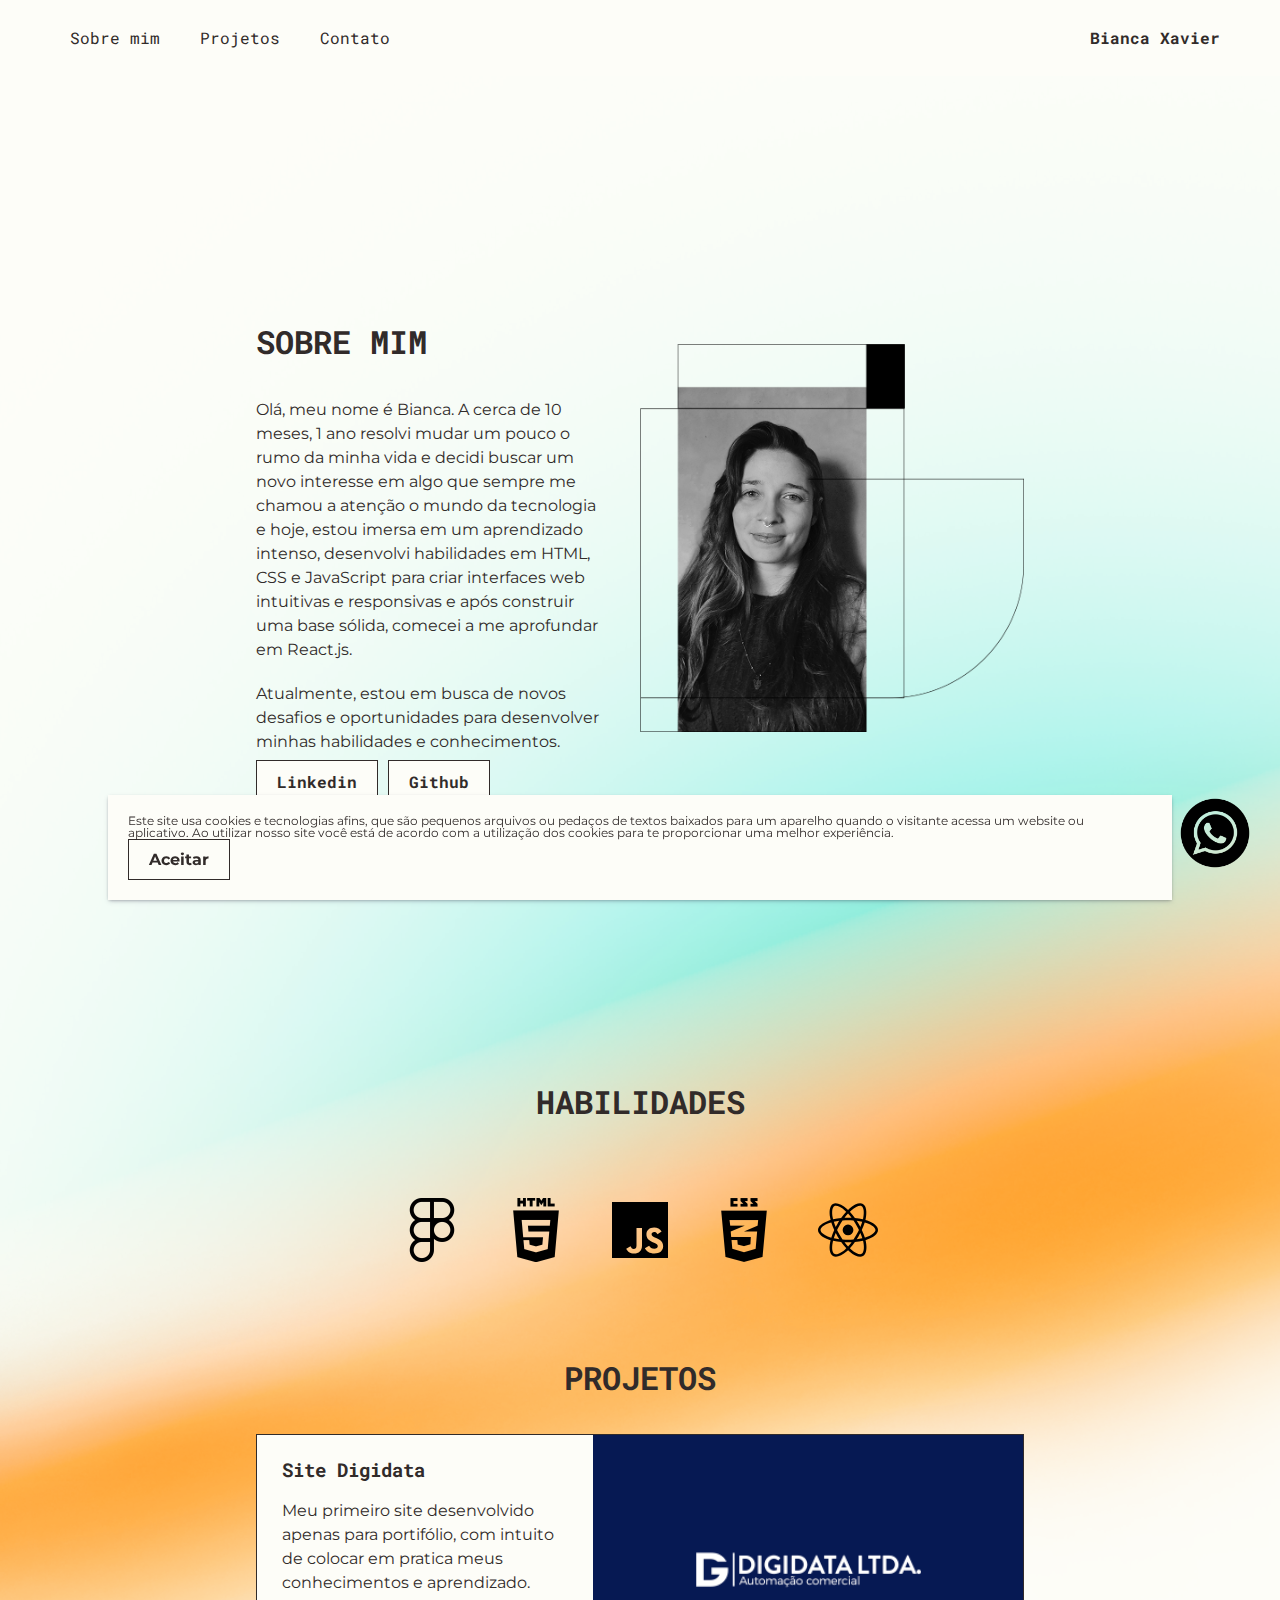
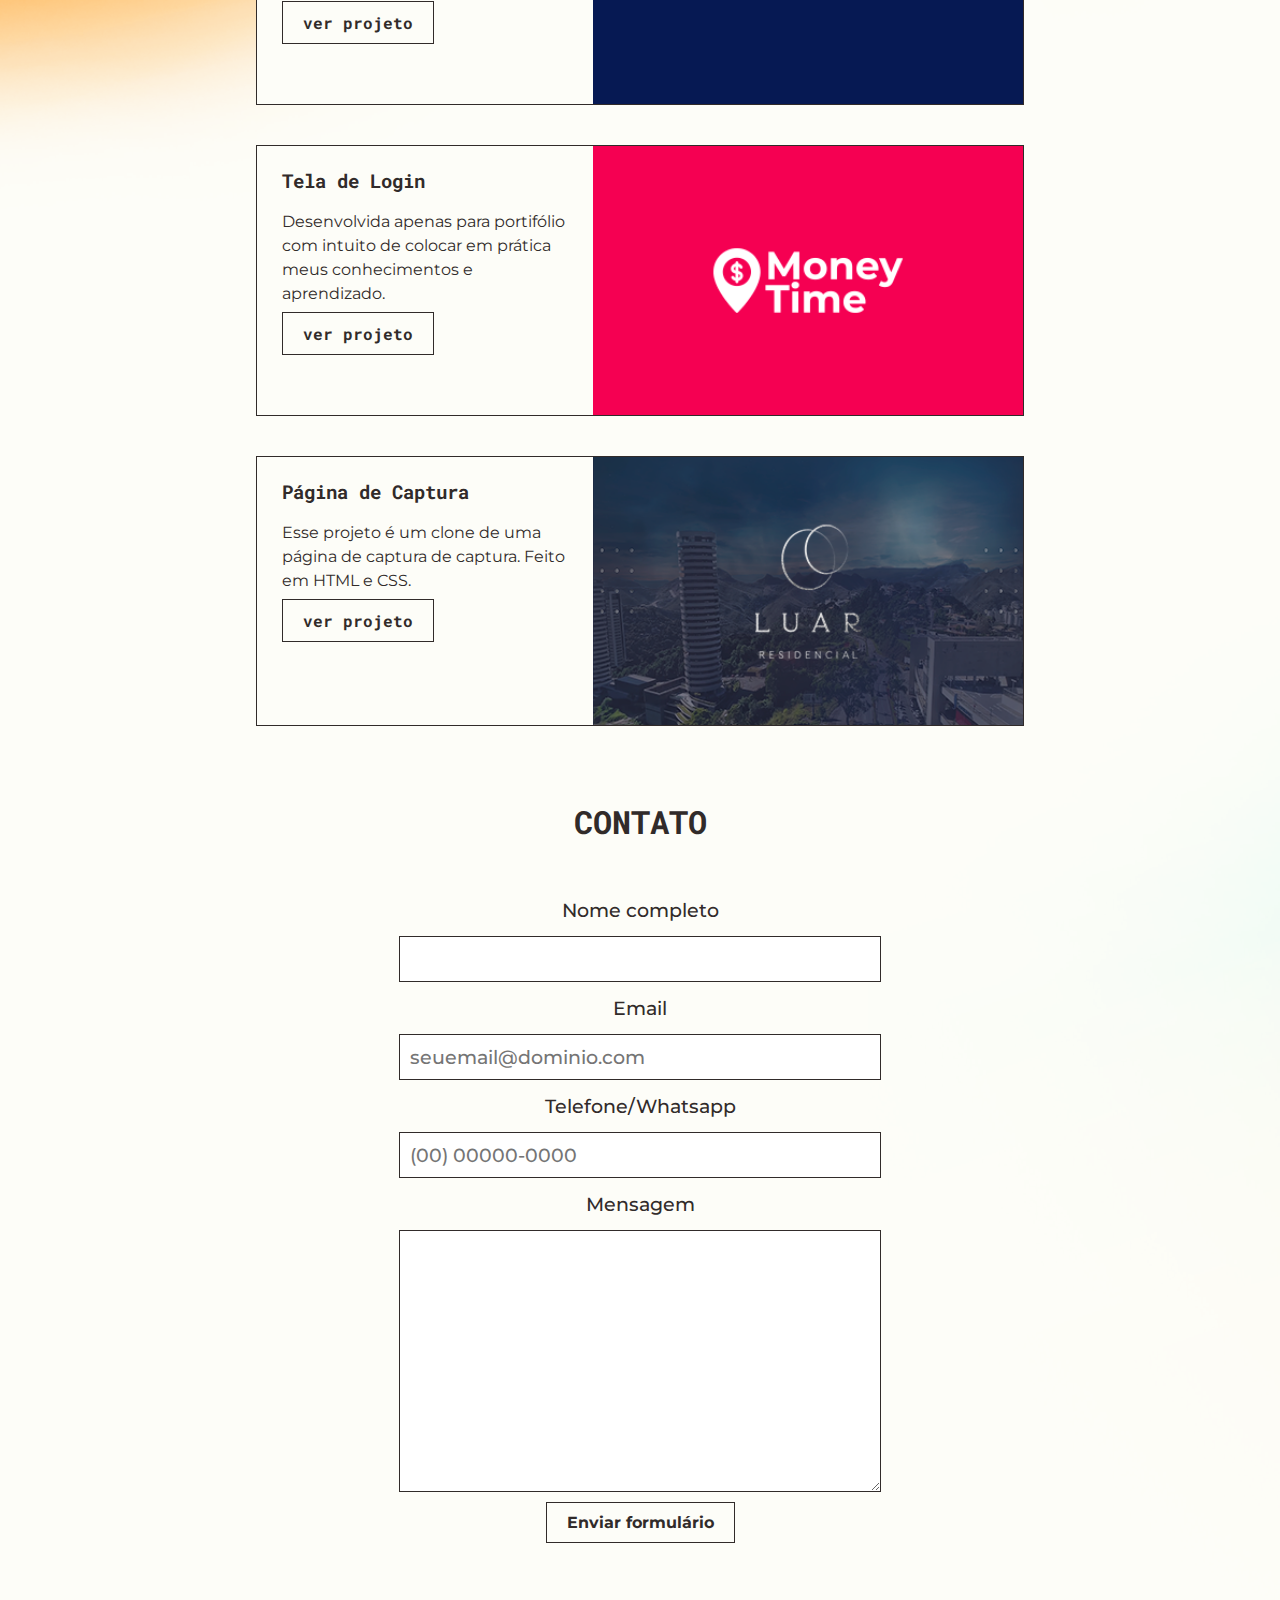
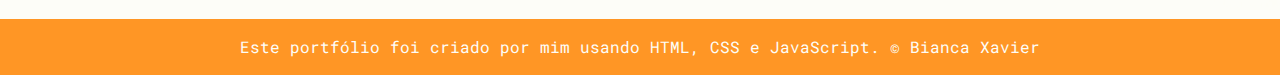
==== commit 33b50e21: "Update index.html" ====
--- a/index.html
+++ b/index.html
@@ -32,7 +32,7 @@
         <p class="home-texto">Atualmente, estou em busca de novos desafios e oportunidades para desenvolver minhas habilidades e conhecimentos.</p>
         <div class="home-conjunto-botao">
           <a href="https://www.linkedin.com/in/biancax/" class="home-botao">Linkedin</a>
-          <a href="https://https://github.com/BiancaXP" class="home-botao">Github</a>
+          <a href="https://github.com/BiancaXP" class="home-botao">Github</a>
           <div class="whatsapp">
             <a href="https://api.whatsapp.com/send?phone=5531993925255&text=Ol%C3%A1%2C%20gostaria%20de%20falar%20com%20voc%C3%AA" target="_blank" class="whatsapp-botao">
               <img src="img/whatsapp.png" alt="Whatsapp" class="Whatsapp-imagem">
@@ -66,7 +66,7 @@
         <div class="projetos-card">
           <div class="projeto-conteudo">
             <h3 class="projetos-card-titulo">Tela de Login</h3>
-            <p class="projetos-card-descricao">Desenvolvida apenas para portifólio, com intuito de colocar em pratica meus conhecimentos e aprendizado.</p>
+            <p class="projetos-card-descricao">Desenvolvida apenas para portifólio com intuito de colocar em prática meus conhecimentos e aprendizado.</p>
             <a href="https://biancaxp.github.io/Tela-login-Money-Time/" class="projetos-card-botao">ver projeto</a>
           </div>
           <img src="img/card-money.png" alt="Imagem do logo Money Time" class="projetos-card-imagem">
@@ -74,7 +74,7 @@
         <div class="projetos-card">
           <div class="projeto-conteudo">
             <h3 class="projetos-card-titulo">Página de Captura</h3>
-            <p class="projetos-card-descricao">Esse projeto é um clone de uma página de captura de captura. Feito em html e css. </p>
+            <p class="projetos-card-descricao">Esse projeto é um clone de uma página de captura de captura. Feito em HTML e CSS. </p>
             <a href="https://biancaxp.github.io/PaginaCaptura_Luar/" class="projetos-card-botao">ver projeto</a>
           </div>
           <img src="img/card-luar.png" alt="Imagem do logo Luar" class="projetos-card-imagem">
